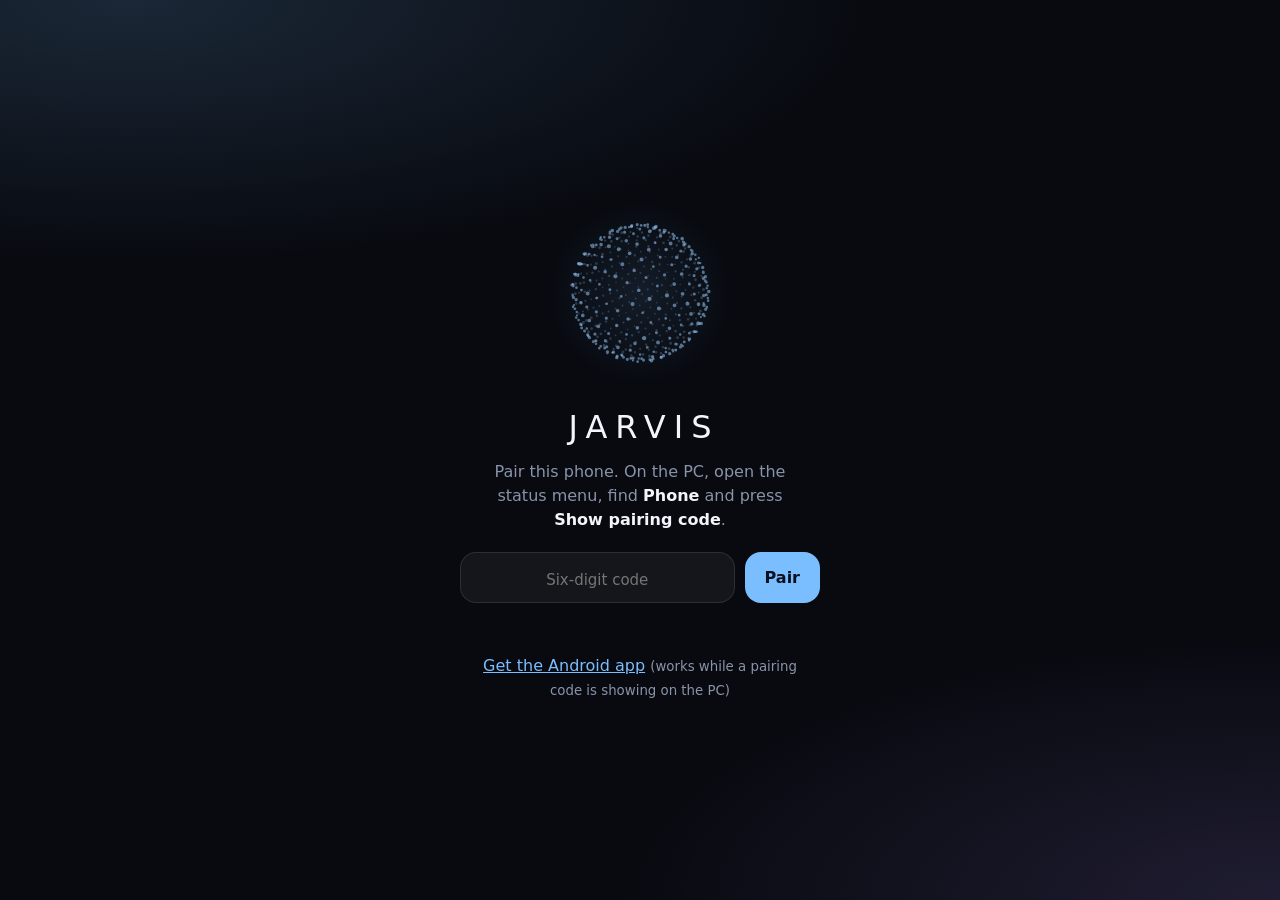
==== web/phone/phone.html @ 526c25cb "Reminder calls: ringtone at the ringer volume (only when the ringer is on and Do Not Disturb is off)" ====
<!doctype html>
<html lang="en">
<head>
  <meta charset="utf-8">
  <meta name="viewport" content="width=device-width, initial-scale=1, viewport-fit=cover">
  <meta name="theme-color" content="#080a10">
  <title>JARVIS</title>
  <link rel="stylesheet" href="phone.css">
</head>
<body>
  <main id="pair" hidden>
    <canvas class="orb-canvas big" id="pair-orb" aria-hidden="true"></canvas>
    <h1>JARVIS</h1>
    <p>Pair this phone. On the PC, open the status menu, find <b>Phone</b> and press <b>Show pairing code</b>.</p>
    <form id="pair-form" autocomplete="off">
      <input id="code" inputmode="numeric" pattern="[0-9]*" maxlength="6" placeholder="Six-digit code" aria-label="Pairing code">
      <button type="submit">Pair</button>
    </form>
    <p id="pair-msg" class="msg-error" role="alert"></p>
    <p><a id="get-app" href="/jarvis.apk">Get the Android app</a> <small>(works while a pairing code is showing on the PC)</small></p>
  </main>

  <div id="chat" hidden>
    <header id="bar">
      <div class="title"><b>JARVIS</b><span id="state">connecting…</span></div>
      <button id="menu-btn" class="icon" aria-label="Settings" aria-expanded="false">⋯</button>
    </header>
    <section id="stage" aria-label="JARVIS">
      <button type="button" id="orb" aria-label="Talk to JARVIS: tap to speak" title="Tap to talk">
        <canvas id="orb-canvas" aria-hidden="true"></canvas>
      </button>
      <p id="orb-label" aria-live="polite">Tap to talk</p>
    </section>
    <section id="menu" hidden aria-label="Settings">
      <header><b>Settings</b><button type="button" id="menu-close" class="icon" aria-label="Close settings">✕</button></header>

      <section class="set" id="set-answers">
        <h3>Answers</h3>
        <label class="row"><span><b>Read answers aloud</b><small>This phone speaks each answer.</small></span><input type="checkbox" class="switch" id="opt-read"></label>
        <label class="row"><span><b>Send when I stop talking</b><small>A spoken question is sent by itself.</small></span><input type="checkbox" class="switch" id="opt-auto" checked></label>
      </section>

      <section class="set" id="set-pc">
        <h3>On the PC</h3>
        <label class="row"><span><b>Show on the wall</b><small>Your questions and the answers pop up on the PC screen.</small></span><input type="checkbox" class="switch" id="opt-wall" checked></label>
        <label class="row"><span><b>Say answers on the PC speakers</b><small>The PC reads each answer out loud.</small></span><input type="checkbox" class="switch" id="opt-speak"></label>
      </section>

      <section class="set" id="set-alerts">
        <h3>Alerts and battery</h3>
        <label class="row" id="bg-row" hidden><span><b>Alerts when the app is closed</b><small>Keeps a small notification so alerts from your PC reach you.</small></span><input type="checkbox" class="switch" id="opt-bg"></label>
        <label class="row"><span><b>Keep the screen on</b><small>Uses battery. Helps alerts reach you while this page is open.</small></span><input type="checkbox" class="switch" id="opt-awake"></label>
      </section>

      <section class="set" id="set-rem">
        <h3>Reminders</h3>
        <button id="open-rem" type="button" class="action">Open reminders…</button>
        <p class="note">They ring on this phone even when the PC is off.</p>
        <label class="row" id="call-row" hidden><span><b>JARVIS calls you</b><small>A reminder rings like a call: answer and JARVIS says it out loud and listens. Follows silent mode and Do Not Disturb, never overrides them.</small></span><input type="checkbox" class="switch" id="opt-call"></label>
        <button id="call-allow" type="button" class="action" hidden>Allow the call screen on the lock screen…</button>
        <button id="call-overlay" type="button" class="action" hidden>Open the call screen even while I use the phone…</button>
      </section>

      <section class="set" id="keys-row" hidden>
        <h3>AI on this phone</h3>
        <p class="note" id="keys-text"></p>
        <button id="keys-copy" type="button" class="action" hidden>Copy AI keys from the PC</button>
        <button id="open-local" type="button" class="action" hidden>Use JARVIS without the PC</button>
        <button id="keys-clear" type="button" class="action" hidden>Remove AI keys</button>
      </section>

      <section class="set" id="set-app" hidden>
        <h3>App updates</h3>
        <label class="row"><span><b>Look for new versions</b><small>Asks GitHub (the project's releases page) once or twice a day. Nothing about you or your phone is sent.</small></span><input type="checkbox" class="switch" id="opt-upd" checked></label>
        <button id="upd-now" type="button" class="action">Check now</button>
        <p class="note" id="upd-ver"></p>
      </section>

      <section class="set" id="set-connection">
        <h3>Connection</h3>
        <button id="go-pc" type="button" class="action" hidden>Connect to the PC</button>
        <button id="change-pc" type="button" class="action" hidden>Change PC</button>
        <button id="forget" type="button" class="action danger">Forget this phone</button>
      </section>
    </section>
    <div id="pc-back" hidden><span>Your PC is reachable again.</span><button type="button" id="pc-switch">Switch to the full JARVIS</button></div>
    <section id="rem" hidden>
      <header><b>Reminders</b><button type="button" id="rem-close" class="icon" aria-label="Close">✕</button></header>
      <ul id="rem-list"></ul>
      <form id="rem-form" autocomplete="off">
        <input id="rem-text" type="text" maxlength="200" placeholder="Remind me to…" aria-label="Reminder text">
        <input id="rem-when" type="datetime-local" aria-label="When">
        <div class="quick"><button type="button" data-min="10">+10 min</button><button type="button" data-min="60">+1 hour</button><button type="button" data-tom="9">Tomorrow 9:00</button></div>
        <button type="submit" id="rem-add">Add reminder</button>
        <p id="rem-msg" class="msg-error" role="alert"></p>
      </form>
      <p class="hint">Reminders made here ring on this phone even when the PC is off, and sync with the PC when it is on.</p>
    </section>
    <div id="log" aria-live="polite"></div>
    <form id="composer">
      <textarea id="input" rows="1" placeholder="Or type to JARVIS…" autocomplete="off" enterkeyhint="send"></textarea>
      <button type="button" id="mic" class="icon" aria-label="Speak" title="Speak">
        <svg viewBox="0 0 24 24" width="22" height="22" fill="none" stroke="currentColor" stroke-width="1.8" stroke-linecap="round" stroke-linejoin="round" aria-hidden="true"><rect x="9" y="3" width="6" height="11" rx="3"/><path d="M5 11a7 7 0 0 0 14 0M12 18v3"/></svg>
      </button>
      <button type="submit" id="send">Send</button>
    </form>
    <p id="hint" hidden></p>
  </div>
  <script src="orb.js"></script>
  <script src="brain.js"></script>
  <script src="phone.js"></script>
</body>
</html>
---- web/phone/phone.css ----
:root {
  --bg: #080a10; --text: #d4dbe8; --white: #f2f5fb; --dim: #8993a9; --accent: 122, 190, 255; --accent2: 176, 142, 255;
  --line: rgba(255, 255, 255, 0.1); --surface: rgba(255, 255, 255, 0.05); --red: #ff7a85; --green: #6ee7b0;
  font-family: "Segoe UI Variable Text", "Segoe UI", Roboto, system-ui, sans-serif; color-scheme: dark;
}
* { box-sizing: border-box; }
html, body { margin: 0; height: 100%; background: var(--bg); color: var(--text); }
body {
  background: radial-gradient(ellipse 90% 45% at 10% 0%, rgba(var(--accent), 0.16), transparent 65%),
              radial-gradient(ellipse 80% 45% at 100% 100%, rgba(var(--accent2), 0.14), transparent 65%), var(--bg);
}
button, input, textarea { font: inherit; color: inherit; }
[hidden] { display: none !important; }

.orb-canvas { display: block; width: 100%; height: 100%; }
.orb-canvas.big { width: 190px; height: 190px; }
@keyframes breathe { 50% { box-shadow: 0 0 34px rgba(var(--accent), 0.8); } }

#pair { min-height: 100dvh; display: flex; flex-direction: column; align-items: center; justify-content: center; gap: 14px; padding: 24px 28px; text-align: center; }
#pair h1 { margin: 6px 0 0; font-weight: 250; letter-spacing: 8px; text-indent: 8px; color: var(--white); }
#pair p { margin: 0; max-width: 32ch; line-height: 1.5; color: var(--dim); }
#pair b { color: var(--white); font-weight: 600; }
#pair-form { display: flex; gap: 10px; width: min(360px, 100%); margin-top: 6px; }
#code { flex: 1; min-width: 0; text-align: center; letter-spacing: 6px; font-size: 22px; padding: 12px; }
#code::placeholder { letter-spacing: 0; font-size: 15px; }
.msg-error { color: var(--red) !important; min-height: 1.4em; }

#code, textarea { background: var(--surface); border: 1px solid var(--line); border-radius: 16px; outline: none; }
#code:focus, textarea:focus { border-color: rgba(var(--accent), 0.6); box-shadow: 0 0 0 3px rgba(var(--accent), 0.15); }
button { border: 0; cursor: pointer; }
#pair-form button, #send { background: rgb(var(--accent)); color: #0a1220; font-weight: 600; border-radius: 16px; padding: 0 20px; min-height: 46px; }
#send.stop { background: rgba(255, 122, 133, 0.18); color: #ffc2c8; border: 1px solid rgba(255, 122, 133, 0.5); }

#chat { height: 100dvh; display: flex; flex-direction: column; }
header { display: flex; align-items: center; gap: 12px; padding: max(12px, env(safe-area-inset-top)) 16px 12px; border-bottom: 1px solid var(--line); background: rgba(8, 10, 16, 0.6); backdrop-filter: blur(16px); }
/* the chat screen: a slim bar, JARVIS's orb big at the top, the conversation under it, and what you type at the bottom */
#bar { border-bottom: 0; background: none; backdrop-filter: none; padding-bottom: 0; }
#chat { --stage-h: clamp(120px, 30dvh, 300px); }
#chat.typing, body.typing #chat { --stage-h: clamp(92px, 16dvh, 140px); }                      /* the keyboard is up: the orb gives room to the conversation */
#stage { flex: none; display: flex; flex-direction: column; align-items: center; justify-content: flex-end; height: var(--stage-h); margin-top: -4px; }
#orb { flex: none; width: calc(var(--stage-h) - 24px); height: calc(var(--stage-h) - 24px); max-width: calc(100vw - 24px); max-height: calc(100vw - 24px);
  padding: 0; background: none; border: 0; border-radius: 50%; -webkit-tap-highlight-color: transparent; cursor: pointer; }
#orb canvas { display: block; width: 100%; height: 100%; }
#orb:focus-visible { outline: 2px solid rgba(var(--accent), 0.6); outline-offset: -8px; }
#orb-label { margin: 0; height: 24px; line-height: 24px; font-size: 13px; letter-spacing: 0.3px; color: var(--dim); text-align: center; min-height: 1.3em; transition: color 0.2s; }
#stage[data-state="listening"] #orb-label, #stage[data-state="ready"] #orb-label { color: rgb(var(--accent)); }
#stage[data-state="thinking"] #orb-label, #stage[data-state="speaking"] #orb-label { color: var(--white); }
.title { display: flex; flex-direction: column; flex: 1; min-width: 0; }
.title b { color: var(--white); letter-spacing: 3px; font-weight: 600; font-size: 15px; }
.title span { font-size: 12px; color: var(--dim); }
.title span.ok::before { content: "● "; color: var(--green); }
.title span.bad::before { content: "● "; color: var(--red); }
.icon { background: var(--surface); border: 1px solid var(--line); border-radius: 14px; width: 46px; min-height: 46px; font-size: 20px; flex: none; }
.icon.on { background: rgba(255, 122, 133, 0.2); border-color: rgba(255, 122, 133, 0.6); animation: breathe 1.2s ease-in-out infinite; }

#log { flex: 1; min-height: 0; overflow-y: auto; padding: 18px 14px 8px; display: flex; flex-direction: column; gap: 10px;
  -webkit-mask-image: linear-gradient(transparent, #000 18px); mask-image: linear-gradient(transparent, #000 18px); }      /* messages slide softly under the orb */
.m { max-width: 88%; line-height: 1.5; padding: 10px 14px; overflow-wrap: anywhere; white-space: pre-wrap; font-size: 16px; }
.m.user { align-self: flex-end; color: var(--white); border-radius: 18px 18px 5px 18px; background: linear-gradient(135deg, rgba(var(--accent), 0.24), rgba(var(--accent2), 0.22)); border: 1px solid rgba(var(--accent), 0.22); }
.m.bot { align-self: flex-start; color: var(--white); border-radius: 18px 18px 18px 5px; background: var(--surface); border: 1px solid var(--line); }
.m.note { align-self: center; max-width: 94%; font-size: 13px; color: var(--dim); padding: 4px 10px; text-align: center; }
.m.did { align-self: flex-start; font-size: 13px; color: rgb(var(--accent)); padding: 3px 12px; border: 1px solid var(--line); border-radius: 999px; }
.m.err { align-self: stretch; max-width: 100%; font-size: 14px; color: #ffc2c8; border-radius: 14px; border: 1px solid rgba(255, 122, 133, 0.4); background: rgba(255, 122, 133, 0.08); }
.m.alert { align-self: stretch; max-width: 100%; font-size: 15px; color: #1a1305; background: #ffc46b; border-radius: 14px; font-weight: 600; }
.dots::after { content: ""; animation: dots 1.2s steps(4) infinite; }
@keyframes dots { 0% { content: ""; } 25% { content: "."; } 50% { content: ".."; } 75% { content: "..."; } }

#composer { display: flex; gap: 8px; align-items: flex-end; padding: 8px 12px max(12px, env(safe-area-inset-bottom)); border-top: 1px solid var(--line); background: rgba(8, 10, 16, 0.7); }
#mic { display: grid; place-items: center; }
#input { flex: 1; min-width: 0; resize: none; max-height: 140px; min-height: 46px; padding: 12px 14px; font-size: 16px; line-height: 1.3; overflow-y: auto; scrollbar-width: none; }
#hint { margin: 0; padding: 0 16px 12px; font-size: 12px; color: var(--dim); line-height: 1.45; }

#rem { position: absolute; inset: 0; z-index: 5; padding: max(14px, env(safe-area-inset-top)) 16px 16px; overflow-y: auto; background: var(--bg); }
#rem > header { padding: 0 0 12px; background: none; border: 0; justify-content: space-between; backdrop-filter: none; }
#rem > header b { color: var(--white); font-size: 18px; }
#rem-list { list-style: none; margin: 0 0 16px; padding: 0; display: flex; flex-direction: column; gap: 8px; }
#rem-list li { display: flex; align-items: center; gap: 10px; padding: 10px 12px; border: 1px solid var(--line); border-radius: 14px; background: var(--surface); }
#rem-list .when { color: rgb(var(--accent)); font-size: 13px; }
#rem-list .what { flex: 1; min-width: 0; overflow-wrap: anywhere; color: var(--white); }
#rem-list button, #rem .quick button { background: var(--surface); color: var(--text); border: 1px solid var(--line); border-radius: 12px; min-height: 40px; padding: 0 12px; }
#rem-list .empty { color: var(--dim); border-style: dashed; justify-content: center; }
#rem-form { display: flex; flex-direction: column; gap: 10px; }
#rem-form input { padding: 12px 14px; font: inherit; font-size: 16px; color: var(--white); background: var(--surface); border: 1px solid var(--line); border-radius: 14px; outline: none; color-scheme: dark; }
#rem-form .quick { display: flex; flex-wrap: wrap; gap: 8px; }
#rem-add { background: rgb(var(--accent)); color: #0a1220; font-weight: 600; border-radius: 14px; min-height: 46px; }
#rem .hint { margin: 14px 0 0; font-size: 13px; color: var(--dim); line-height: 1.45; }
#pc-back { display: flex; align-items: center; justify-content: space-between; gap: 10px; margin: 8px 14px 0; padding: 10px 14px; border-radius: 14px; background: rgba(110, 231, 176, 0.12); border: 1px solid rgba(110, 231, 176, 0.4); color: var(--green); font-size: 14px; }
#pc-back button { background: var(--green); color: #07140f; border-radius: 10px; min-height: 38px; padding: 0 12px; font-weight: 600; }
#keys-row { display: flex; flex-direction: column; gap: 8px; font-size: 13px; color: var(--dim); }
#pair a { color: rgb(var(--accent)); }
#pair small { color: var(--dim); }

/* ---- settings: a full sheet with clear sections and switches ---- */
#menu { position: absolute; inset: 0; z-index: 6; overflow-y: auto; padding: 0 16px max(24px, env(safe-area-inset-bottom)); background: var(--bg); }
#menu > header { position: sticky; top: 0; z-index: 1; margin: 0 -16px 8px; padding: max(14px, env(safe-area-inset-top)) 16px 12px; justify-content: space-between; background: rgba(8, 10, 16, 0.92); }
#menu > header b { color: var(--white); font-size: 20px; font-weight: 600; }
.set { margin: 0 0 18px; padding: 4px 14px 6px; border: 1px solid var(--line); border-radius: 20px; background: var(--surface); }
.set h3 { margin: 12px 0 4px; font-size: 12px; font-weight: 600; letter-spacing: 1.4px; text-transform: uppercase; color: var(--dim); }
.row { display: flex; align-items: center; justify-content: space-between; gap: 14px; padding: 12px 0; cursor: pointer; }
.row:not([hidden]) + .row:not([hidden]) { border-top: 1px solid rgba(255, 255, 255, 0.06); }
.row[hidden] { display: none; }
.row > span { display: flex; flex-direction: column; gap: 2px; min-width: 0; }
.row b { font-weight: 500; font-size: 16px; color: var(--white); }
.row small { font-size: 13px; color: var(--dim); line-height: 1.35; }
.set .note { margin: 6px 0 10px; font-size: 13px; color: var(--dim); line-height: 1.45; }
.set .action { width: 100%; min-height: 46px; margin: 6px 0; background: rgba(255, 255, 255, 0.05); color: var(--text); border: 1px solid var(--line); border-radius: 14px; font-size: 15px; }
.set .action.danger { background: rgba(255, 122, 133, 0.1); color: #ffc2c8; border-color: rgba(255, 122, 133, 0.4); }
.set .action[hidden] { display: none; }
.set[hidden] { display: none; }

/* the switch (a checkbox that looks like a toggle) */
input.switch { appearance: none; -webkit-appearance: none; flex: none; width: 52px; height: 32px; margin: 0; border-radius: 999px; position: relative; cursor: pointer; background: rgba(255, 255, 255, 0.16); transition: background 0.2s; }
input.switch::after { content: ""; position: absolute; top: 4px; left: 4px; width: 24px; height: 24px; border-radius: 50%; background: #fff; box-shadow: 0 1px 3px rgba(0, 0, 0, 0.4); transition: transform 0.2s; }
input.switch:checked { background: rgb(var(--accent)); }
input.switch:checked::after { transform: translateX(20px); background: #0a1220; }
input.switch:focus-visible { outline: 2px solid rgba(var(--accent), 0.7); outline-offset: 2px; }
@media (prefers-reduced-motion: reduce) { input.switch, input.switch::after { transition: none; } }
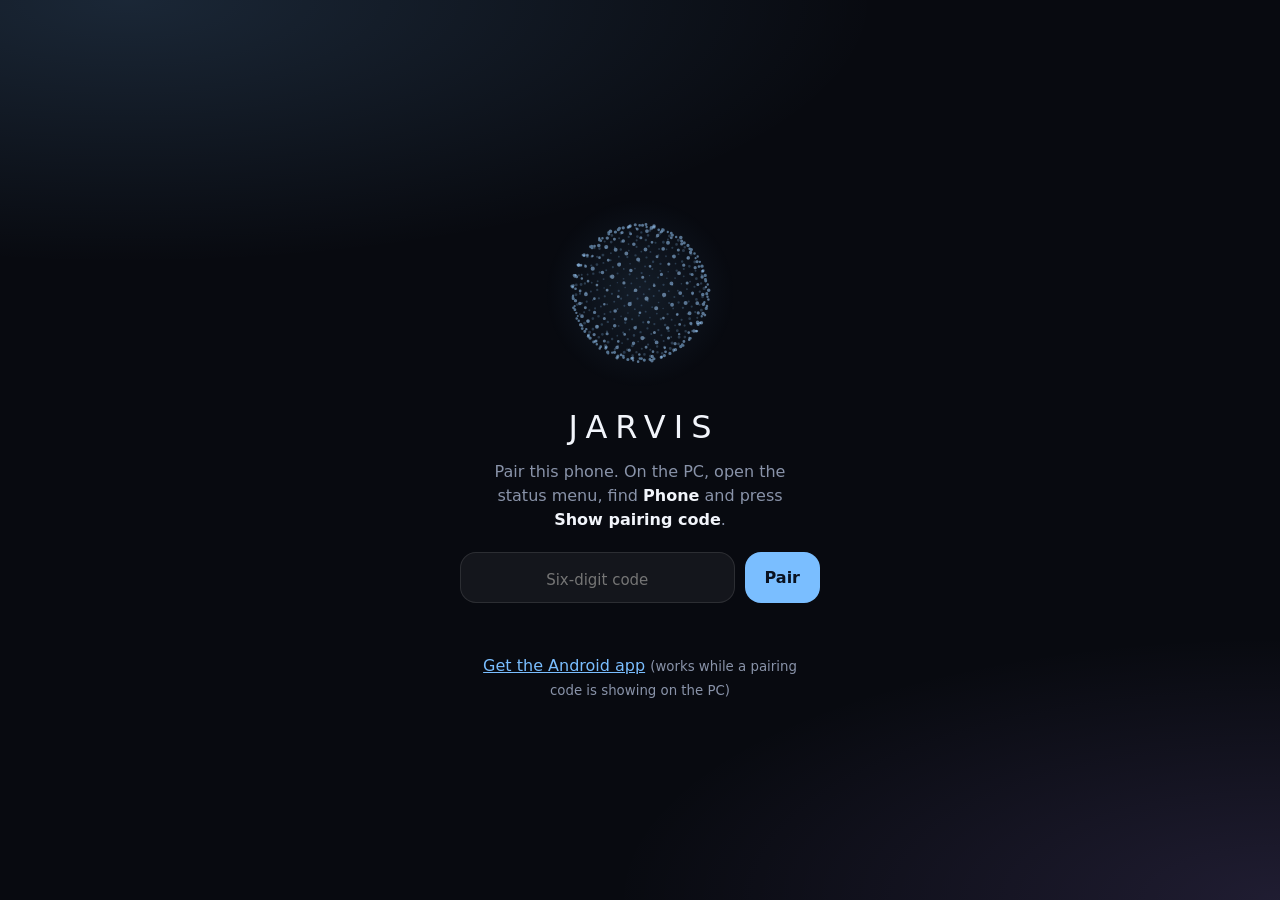
==== commit 35fd45f5: "Share to JARVIS, pictures on the wall, lighter orbs/polling, cheaper update checks (app 1.2.8) Co-Au" ====
--- a/web/phone/phone.html
+++ b/web/phone/phone.html
@@ -105,6 +105,21 @@
       <button type="submit" id="send">Send</button>
     </form>
     <p id="hint" hidden></p>
+    <div id="share" role="dialog" aria-modal="true" aria-labelledby="share-title" hidden>
+      <div class="sheet">
+        <h2 id="share-title">Shared with JARVIS</h2>
+        <img id="share-img" alt="The picture you shared" hidden>
+        <p id="share-text"></p>
+        <div class="choices">
+          <button type="button" id="share-ask" class="action">Ask JARVIS about it</button>
+          <button type="button" id="share-wall" class="action">Show it on the wall</button>
+          <button type="button" id="share-note" class="action">Add it to the board</button>
+          <button type="button" id="share-open" class="action">Open it on the PC</button>
+          <button type="button" id="share-cancel" class="action">Cancel</button>
+        </div>
+        <p id="share-msg" role="status"></p>
+      </div>
+    </div>
   </div>
   <script src="orb.js"></script>
   <script src="brain.js"></script>
--- a/web/phone/phone.css
+++ b/web/phone/phone.css
@@ -115,3 +115,16 @@
 input.switch:checked::after { transform: translateX(20px); background: #0a1220; }
 input.switch:focus-visible { outline: 2px solid rgba(var(--accent), 0.7); outline-offset: 2px; }
 @media (prefers-reduced-motion: reduce) { input.switch, input.switch::after { transition: none; } }
+
+/* the sheet that opens when something is shared to JARVIS from another app */
+#share { position: fixed; inset: 0; z-index: 30; display: flex; align-items: flex-end; background: rgba(0, 0, 0, 0.55); }
+#share[hidden] { display: none; }
+#share .sheet { width: 100%; max-height: 88dvh; overflow-y: auto; padding: 18px 16px max(18px, env(safe-area-inset-bottom)); background: #10141f; border-top: 1px solid var(--line); border-radius: 24px 24px 0 0; }
+#share h2 { margin: 0 0 10px; font-size: 17px; font-weight: 600; color: var(--white); }
+#share-img { display: block; max-width: 100%; max-height: 32dvh; margin: 0 auto 12px; border-radius: 14px; object-fit: contain; }
+#share-text { margin: 0 0 12px; max-height: 18dvh; overflow-y: auto; padding: 10px 12px; font-size: 14px; line-height: 1.45; color: var(--text); background: var(--surface); border: 1px solid var(--line); border-radius: 14px; overflow-wrap: anywhere; white-space: pre-wrap; }
+#share-text:empty { display: none; }
+#share .choices { display: grid; gap: 8px; }
+#share .action { width: 100%; min-height: 48px; background: rgba(255, 255, 255, 0.05); color: var(--text); border: 1px solid var(--line); border-radius: 14px; font-size: 15px; }
+#share .action[hidden] { display: none; }
+#share-msg { min-height: 1.3em; margin: 10px 0 0; font-size: 13px; color: var(--dim); text-align: center; }
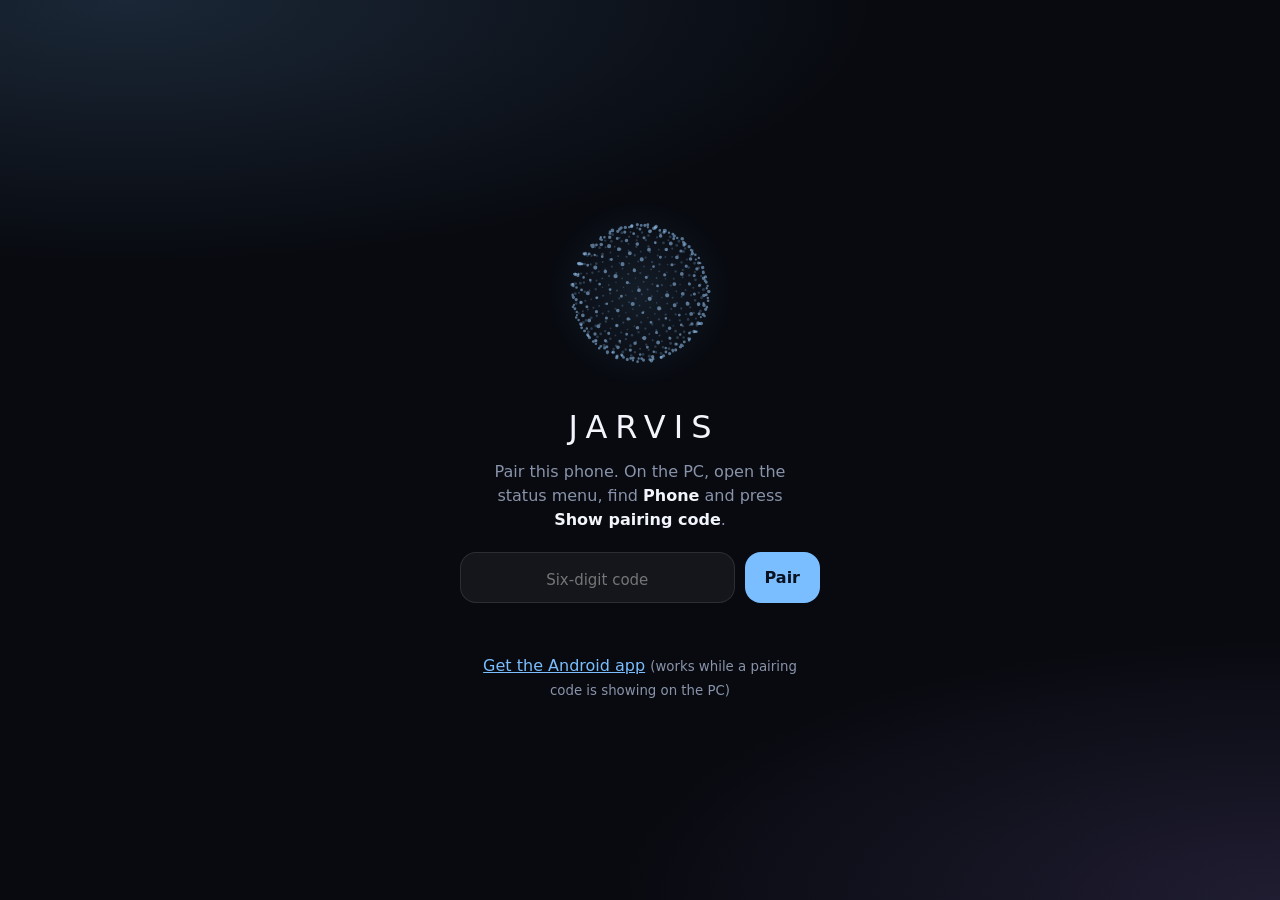
==== commit d5e42abc: "Phone as a remote (touchpad, slides, media) and find my phone (app 1.3.0) Co-Authored-By: Claude Son" ====
--- a/web/phone/phone.html
+++ b/web/phone/phone.html
@@ -44,11 +44,13 @@
         <h3>On the PC</h3>
         <label class="row"><span><b>Show on the wall</b><small>Your questions and the answers pop up on the PC screen.</small></span><input type="checkbox" class="switch" id="opt-wall" checked></label>
         <label class="row"><span><b>Say answers on the PC speakers</b><small>The PC reads each answer out loud.</small></span><input type="checkbox" class="switch" id="opt-speak"></label>
+        <button id="open-remote" type="button" class="action">Remote: touchpad, slides, music…</button>
       </section>
 
       <section class="set" id="set-alerts">
         <h3>Alerts and battery</h3>
         <label class="row" id="bg-row" hidden><span><b>Alerts when the app is closed</b><small>Keeps a small notification so alerts from your PC reach you.</small></span><input type="checkbox" class="switch" id="opt-bg"></label>
+        <label class="row" id="find-row" hidden><span><b>Let “find my phone” ring on silent</b><small>Off by default. When on, “Jarvis, find my phone” (or the button on the PC) rings at full volume even if this phone is silent or in Do Not Disturb. To find it while the app is closed, keep “Alerts when the app is closed” on.</small></span><input type="checkbox" class="switch" id="opt-find"></label>
         <label class="row"><span><b>Keep the screen on</b><small>Uses battery. Helps alerts reach you while this page is open.</small></span><input type="checkbox" class="switch" id="opt-awake"></label>
       </section>
 
@@ -96,6 +98,16 @@
       </form>
       <p class="hint">Reminders made here ring on this phone even when the PC is off, and sync with the PC when it is on.</p>
     </section>
+    <section id="remote" hidden aria-label="Remote">
+      <header><b>Remote</b><button type="button" id="remote-close" class="icon" aria-label="Close the remote">✕</button></header>
+      <p id="remote-state" role="status">Checking…</p>
+      <div id="pad" role="application" aria-label="Touchpad: drag to move the pointer, tap to click, tap with two fingers to right-click, drag with two fingers to scroll"><span>Touchpad</span><small>drag to move · tap to click · two fingers: scroll, tap to right-click</small></div>
+      <div class="rrow"><button type="button" data-click="left">Click</button><button type="button" data-click="right">Right-click</button></div>
+      <div class="rrow big"><button type="button" data-key="left" aria-label="Previous slide">◀</button><button type="button" data-key="right" aria-label="Next slide">▶</button></div>
+      <div class="rrow"><button type="button" data-key="f5">Start slides</button><button type="button" data-key="escape">Esc</button><button type="button" data-key="pageup">Page up</button><button type="button" data-key="pagedown">Page down</button></div>
+      <div class="rrow"><button type="button" data-media="prev" aria-label="Previous track">⏮</button><button type="button" data-media="playpause" aria-label="Play or pause">⏯</button><button type="button" data-media="next" aria-label="Next track">⏭</button></div>
+      <div class="rrow"><button type="button" data-media="voldown">Vol −</button><button type="button" data-media="mute">Mute</button><button type="button" data-media="volup">Vol +</button></div>
+    </section>
     <div id="log" aria-live="polite"></div>
     <form id="composer">
       <textarea id="input" rows="1" placeholder="Or type to JARVIS…" autocomplete="off" enterkeyhint="send"></textarea>
--- a/web/phone/phone.css
+++ b/web/phone/phone.css
@@ -128,3 +128,20 @@
 #share .action { width: 100%; min-height: 48px; background: rgba(255, 255, 255, 0.05); color: var(--text); border: 1px solid var(--line); border-radius: 14px; font-size: 15px; }
 #share .action[hidden] { display: none; }
 #share-msg { min-height: 1.3em; margin: 10px 0 0; font-size: 13px; color: var(--dim); text-align: center; }
+
+/* the remote: a touchpad and the keys of a slide clicker and a media remote */
+#remote { position: absolute; inset: 0; z-index: 5; display: flex; flex-direction: column; gap: 10px; padding: max(14px, env(safe-area-inset-top)) 16px max(16px, env(safe-area-inset-bottom)); background: var(--bg); }
+#remote[hidden] { display: none; }
+#remote > header { padding: 0; background: none; border: 0; justify-content: space-between; backdrop-filter: none; }
+#remote > header b { color: var(--white); font-size: 18px; }
+#remote-state { margin: 0; font-size: 13px; line-height: 1.4; color: var(--dim); }
+#remote-state.on { color: var(--green); }
+#remote-state.off { color: var(--red); }
+#pad { flex: 1; min-height: 160px; display: flex; flex-direction: column; align-items: center; justify-content: center; gap: 6px; border: 1px solid var(--line); border-radius: 22px; touch-action: none; user-select: none; -webkit-user-select: none; background: rgba(255, 255, 255, 0.04); color: var(--dim); text-align: center; }
+#pad span { font-size: 15px; letter-spacing: 3px; text-transform: uppercase; color: var(--text); }
+#pad small { font-size: 12px; padding: 0 14px; }
+#pad.live { border-color: rgba(var(--accent), 0.6); }
+.rrow { display: flex; gap: 8px; }
+.rrow button { flex: 1; min-height: 48px; padding: 0 6px; font-size: 14px; color: var(--text); background: var(--surface); border: 1px solid var(--line); border-radius: 14px; }
+.rrow button:active { background: rgba(var(--accent), 0.25); }
+.rrow.big button { min-height: 76px; font-size: 28px; }
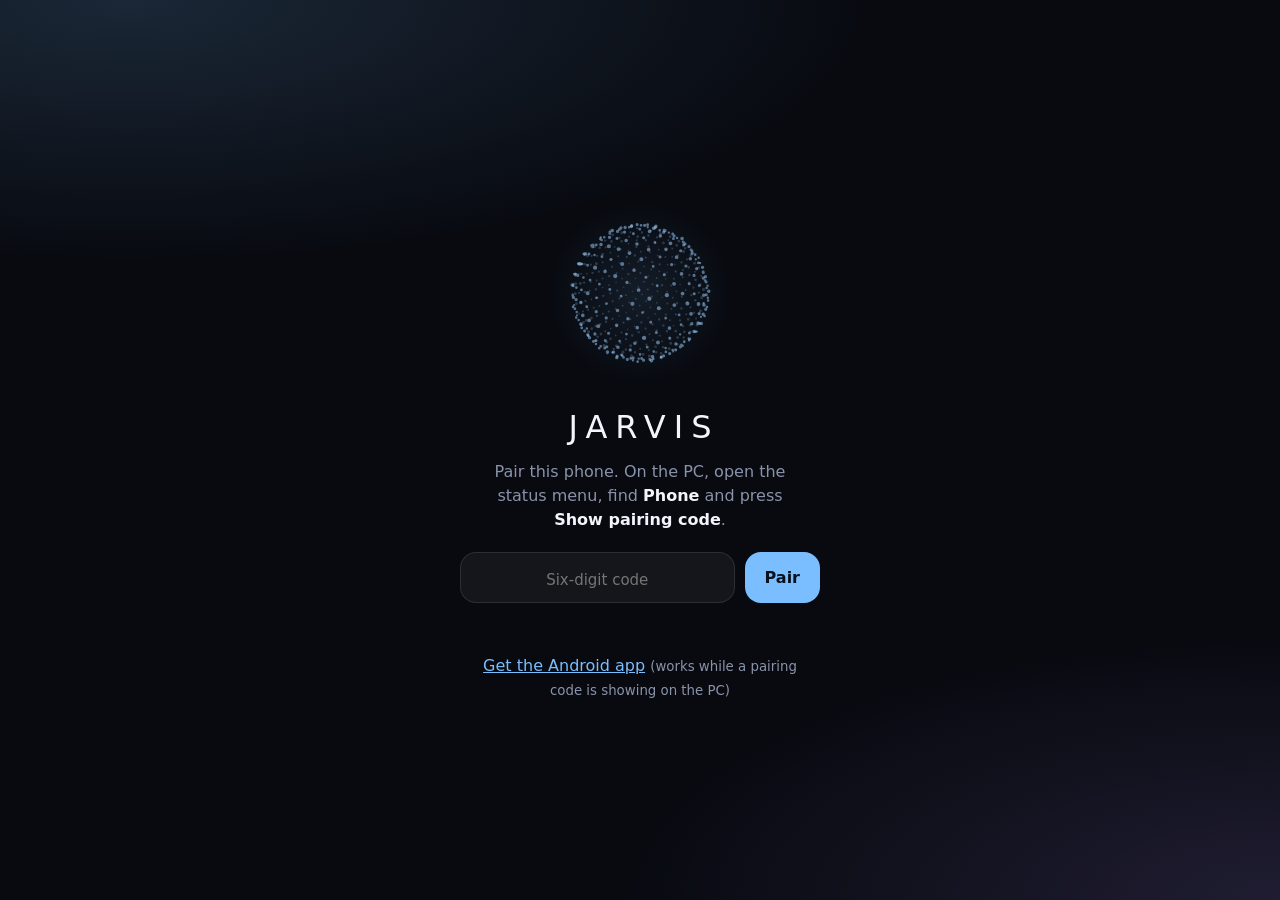
==== commit 8f4540fb: "File finder and routines (app 1.3.1) Co-Authored-By: Claude Sonnet 5.5 <noreply@anthropic.com>" ====
--- a/web/phone/phone.html
+++ b/web/phone/phone.html
@@ -45,6 +45,12 @@
         <label class="row"><span><b>Show on the wall</b><small>Your questions and the answers pop up on the PC screen.</small></span><input type="checkbox" class="switch" id="opt-wall" checked></label>
         <label class="row"><span><b>Say answers on the PC speakers</b><small>The PC reads each answer out loud.</small></span><input type="checkbox" class="switch" id="opt-speak"></label>
         <button id="open-remote" type="button" class="action">Remote: touchpad, slides, music…</button>
+      </section>
+
+      <section class="set" id="set-routines" hidden>
+        <h3>Routines</h3>
+        <div id="routine-buttons"></div>
+        <p class="note">Made on the PC (status menu, Routines). You can also say or type a routine's name.</p>
       </section>
 
       <section class="set" id="set-alerts">
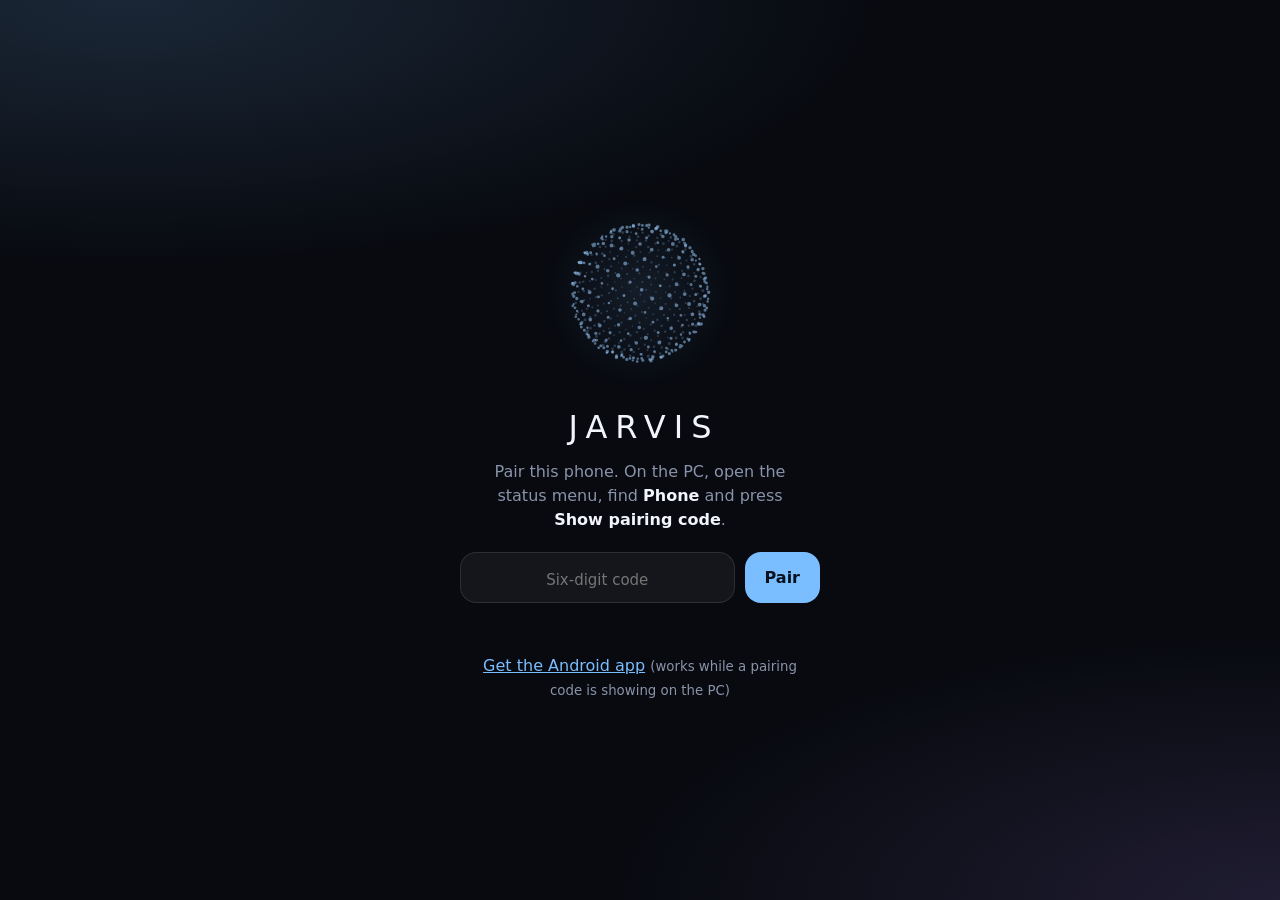
==== commit f8cd3108: "JARVIS sees (PC webcam, phone camera) and speaks first (calendar and mail heads-ups), version 1.4.0 " ====
--- a/web/phone/phone.html
+++ b/web/phone/phone.html
@@ -117,6 +117,9 @@
     <div id="log" aria-live="polite"></div>
     <form id="composer">
       <textarea id="input" rows="1" placeholder="Or type to JARVIS…" autocomplete="off" enterkeyhint="send"></textarea>
+      <button type="button" id="cam" class="icon" aria-label="Look: take a picture and ask JARVIS about it" title="Look" hidden>
+        <svg viewBox="0 0 24 24" width="22" height="22" fill="none" stroke="currentColor" stroke-width="1.8" stroke-linecap="round" stroke-linejoin="round" aria-hidden="true"><path d="M4 8h3l2-3h6l2 3h3v11H4z"/><circle cx="12" cy="13" r="3.4"/></svg>
+      </button>
       <button type="button" id="mic" class="icon" aria-label="Speak" title="Speak">
         <svg viewBox="0 0 24 24" width="22" height="22" fill="none" stroke="currentColor" stroke-width="1.8" stroke-linecap="round" stroke-linejoin="round" aria-hidden="true"><rect x="9" y="3" width="6" height="11" rx="3"/><path d="M5 11a7 7 0 0 0 14 0M12 18v3"/></svg>
       </button>
@@ -130,6 +133,9 @@
         <p id="share-text"></p>
         <div class="choices">
           <button type="button" id="share-ask" class="action">Ask JARVIS about it</button>
+          <input id="share-question" type="text" maxlength="300" placeholder="Ask about it: what is this?" autocomplete="off" aria-label="What to ask about the picture" hidden>
+          <button type="button" id="share-look" class="action">Ask JARVIS what it sees</button>
+          <p id="share-answer" role="status" hidden></p>
           <button type="button" id="share-wall" class="action">Show it on the wall</button>
           <button type="button" id="share-note" class="action">Add it to the board</button>
           <button type="button" id="share-open" class="action">Open it on the PC</button>
--- a/web/phone/phone.css
+++ b/web/phone/phone.css
@@ -145,3 +145,10 @@
 .rrow button { flex: 1; min-height: 48px; padding: 0 6px; font-size: 14px; color: var(--text); background: var(--surface); border: 1px solid var(--line); border-radius: 14px; }
 .rrow button:active { background: rgba(var(--accent), 0.25); }
 .rrow.big button { min-height: 76px; font-size: 28px; }
+
+/* the camera button and what JARVIS says about a picture */
+#cam { display: grid; place-items: center; }
+#cam[hidden] { display: none; }
+#share-question { width: 100%; padding: 12px 14px; font: inherit; font-size: 16px; color: var(--white); background: var(--surface); border: 1px solid var(--line); border-radius: 14px; outline: none; }
+#share-question[hidden], #share-answer[hidden] { display: none; }
+#share-answer { margin: 0; padding: 10px 12px; font-size: 15px; line-height: 1.45; color: var(--white); background: rgba(var(--accent), 0.1); border: 1px solid rgba(var(--accent), 0.4); border-radius: 14px; }
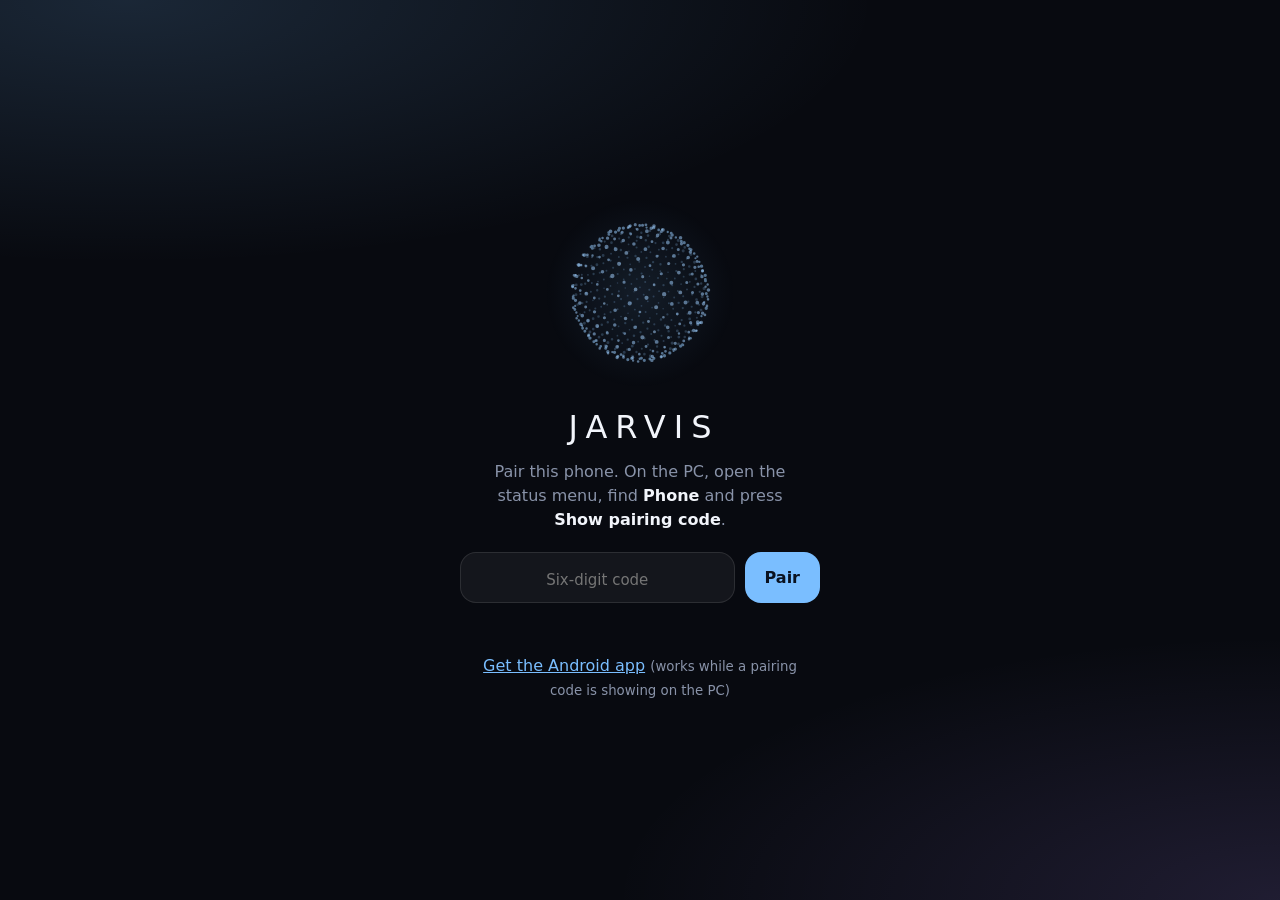
==== commit 38ba7418: "Privacy screen switches JARVIS off: microphone closes, code is typed in the phone app While the priv" ====
--- a/web/phone/phone.html
+++ b/web/phone/phone.html
@@ -45,6 +45,7 @@
         <label class="row"><span><b>Show on the wall</b><small>Your questions and the answers pop up on the PC screen.</small></span><input type="checkbox" class="switch" id="opt-wall" checked></label>
         <label class="row"><span><b>Say answers on the PC speakers</b><small>The PC reads each answer out loud.</small></span><input type="checkbox" class="switch" id="opt-speak"></label>
         <button id="open-remote" type="button" class="action">Remote: touchpad, slides, music…</button>
+        <button id="lock-now" type="button" class="action">Lock JARVIS (privacy screen)</button>
       </section>
 
       <section class="set" id="set-routines" hidden>
@@ -126,6 +127,16 @@
       <button type="submit" id="send">Send</button>
     </form>
     <p id="hint" hidden></p>
+    <div id="lock" role="dialog" aria-modal="true" aria-labelledby="lock-title" hidden>
+      <div class="lockbox">
+        <svg viewBox="0 0 24 24" width="44" height="44" fill="none" stroke="currentColor" stroke-width="1.4" stroke-linecap="round" stroke-linejoin="round" aria-hidden="true"><rect x="5" y="11" width="14" height="9" rx="2"/><path d="M8 11V8a4 4 0 0 1 8 0v3"/></svg>
+        <h2 id="lock-title">JARVIS is locked</h2>
+        <p id="lock-sub">The microphone is off. Enter the unlock code.</p>
+        <div id="lock-dots" aria-live="polite"></div>
+        <p id="lock-msg" role="alert"></p>
+        <div id="lock-keys"></div>
+      </div>
+    </div>
     <div id="share" role="dialog" aria-modal="true" aria-labelledby="share-title" hidden>
       <div class="sheet">
         <h2 id="share-title">Shared with JARVIS</h2>
--- a/web/phone/phone.css
+++ b/web/phone/phone.css
@@ -1,154 +1,166 @@
-:root {
-  --bg: #080a10; --text: #d4dbe8; --white: #f2f5fb; --dim: #8993a9; --accent: 122, 190, 255; --accent2: 176, 142, 255;
-  --line: rgba(255, 255, 255, 0.1); --surface: rgba(255, 255, 255, 0.05); --red: #ff7a85; --green: #6ee7b0;
-  font-family: "Segoe UI Variable Text", "Segoe UI", Roboto, system-ui, sans-serif; color-scheme: dark;
-}
-* { box-sizing: border-box; }
-html, body { margin: 0; height: 100%; background: var(--bg); color: var(--text); }
-body {
-  background: radial-gradient(ellipse 90% 45% at 10% 0%, rgba(var(--accent), 0.16), transparent 65%),
-              radial-gradient(ellipse 80% 45% at 100% 100%, rgba(var(--accent2), 0.14), transparent 65%), var(--bg);
-}
-button, input, textarea { font: inherit; color: inherit; }
-[hidden] { display: none !important; }
+:root {
+  --bg: #080a10; --text: #d4dbe8; --white: #f2f5fb; --dim: #8993a9; --accent: 122, 190, 255; --accent2: 176, 142, 255;
+  --line: rgba(255, 255, 255, 0.1); --surface: rgba(255, 255, 255, 0.05); --red: #ff7a85; --green: #6ee7b0;
+  font-family: "Segoe UI Variable Text", "Segoe UI", Roboto, system-ui, sans-serif; color-scheme: dark;
+}
+* { box-sizing: border-box; }
+html, body { margin: 0; height: 100%; background: var(--bg); color: var(--text); }
+body {
+  background: radial-gradient(ellipse 90% 45% at 10% 0%, rgba(var(--accent), 0.16), transparent 65%),
+              radial-gradient(ellipse 80% 45% at 100% 100%, rgba(var(--accent2), 0.14), transparent 65%), var(--bg);
+}
+button, input, textarea { font: inherit; color: inherit; }
+[hidden] { display: none !important; }
+
+.orb-canvas { display: block; width: 100%; height: 100%; }
+.orb-canvas.big { width: 190px; height: 190px; }
+@keyframes breathe { 50% { box-shadow: 0 0 34px rgba(var(--accent), 0.8); } }
+
+#pair { min-height: 100dvh; display: flex; flex-direction: column; align-items: center; justify-content: center; gap: 14px; padding: 24px 28px; text-align: center; }
+#pair h1 { margin: 6px 0 0; font-weight: 250; letter-spacing: 8px; text-indent: 8px; color: var(--white); }
+#pair p { margin: 0; max-width: 32ch; line-height: 1.5; color: var(--dim); }
+#pair b { color: var(--white); font-weight: 600; }
+#pair-form { display: flex; gap: 10px; width: min(360px, 100%); margin-top: 6px; }
+#code { flex: 1; min-width: 0; text-align: center; letter-spacing: 6px; font-size: 22px; padding: 12px; }
+#code::placeholder { letter-spacing: 0; font-size: 15px; }
+.msg-error { color: var(--red) !important; min-height: 1.4em; }
+
+#code, textarea { background: var(--surface); border: 1px solid var(--line); border-radius: 16px; outline: none; }
+#code:focus, textarea:focus { border-color: rgba(var(--accent), 0.6); box-shadow: 0 0 0 3px rgba(var(--accent), 0.15); }
+button { border: 0; cursor: pointer; }
+#pair-form button, #send { background: rgb(var(--accent)); color: #0a1220; font-weight: 600; border-radius: 16px; padding: 0 20px; min-height: 46px; }
+#send.stop { background: rgba(255, 122, 133, 0.18); color: #ffc2c8; border: 1px solid rgba(255, 122, 133, 0.5); }
+
+#chat { height: 100dvh; display: flex; flex-direction: column; }
+header { display: flex; align-items: center; gap: 12px; padding: max(12px, env(safe-area-inset-top)) 16px 12px; border-bottom: 1px solid var(--line); background: rgba(8, 10, 16, 0.6); backdrop-filter: blur(16px); }
+/* the chat screen: a slim bar, JARVIS's orb big at the top, the conversation under it, and what you type at the bottom */
+#bar { border-bottom: 0; background: none; backdrop-filter: none; padding-bottom: 0; }
+#chat { --stage-h: clamp(120px, 30dvh, 300px); }
+#chat.typing, body.typing #chat { --stage-h: clamp(92px, 16dvh, 140px); }                      /* the keyboard is up: the orb gives room to the conversation */
+#stage { flex: none; display: flex; flex-direction: column; align-items: center; justify-content: flex-end; height: var(--stage-h); margin-top: -4px; }
+#orb { flex: none; width: calc(var(--stage-h) - 24px); height: calc(var(--stage-h) - 24px); max-width: calc(100vw - 24px); max-height: calc(100vw - 24px);
+  padding: 0; background: none; border: 0; border-radius: 50%; -webkit-tap-highlight-color: transparent; cursor: pointer; }
+#orb canvas { display: block; width: 100%; height: 100%; }
+#orb:focus-visible { outline: 2px solid rgba(var(--accent), 0.6); outline-offset: -8px; }
+#orb-label { margin: 0; height: 24px; line-height: 24px; font-size: 13px; letter-spacing: 0.3px; color: var(--dim); text-align: center; min-height: 1.3em; transition: color 0.2s; }
+#stage[data-state="listening"] #orb-label, #stage[data-state="ready"] #orb-label { color: rgb(var(--accent)); }
+#stage[data-state="thinking"] #orb-label, #stage[data-state="speaking"] #orb-label { color: var(--white); }
+.title { display: flex; flex-direction: column; flex: 1; min-width: 0; }
+.title b { color: var(--white); letter-spacing: 3px; font-weight: 600; font-size: 15px; }
+.title span { font-size: 12px; color: var(--dim); }
+.title span.ok::before { content: "● "; color: var(--green); }
+.title span.bad::before { content: "● "; color: var(--red); }
+.icon { background: var(--surface); border: 1px solid var(--line); border-radius: 14px; width: 46px; min-height: 46px; font-size: 20px; flex: none; }
+.icon.on { background: rgba(255, 122, 133, 0.2); border-color: rgba(255, 122, 133, 0.6); animation: breathe 1.2s ease-in-out infinite; }
+
+#log { flex: 1; min-height: 0; overflow-y: auto; padding: 18px 14px 8px; display: flex; flex-direction: column; gap: 10px;
+  -webkit-mask-image: linear-gradient(transparent, #000 18px); mask-image: linear-gradient(transparent, #000 18px); }      /* messages slide softly under the orb */
+.m { max-width: 88%; line-height: 1.5; padding: 10px 14px; overflow-wrap: anywhere; white-space: pre-wrap; font-size: 16px; }
+.m.user { align-self: flex-end; color: var(--white); border-radius: 18px 18px 5px 18px; background: linear-gradient(135deg, rgba(var(--accent), 0.24), rgba(var(--accent2), 0.22)); border: 1px solid rgba(var(--accent), 0.22); }
+.m.bot { align-self: flex-start; color: var(--white); border-radius: 18px 18px 18px 5px; background: var(--surface); border: 1px solid var(--line); }
+.m.note { align-self: center; max-width: 94%; font-size: 13px; color: var(--dim); padding: 4px 10px; text-align: center; }
+.m.did { align-self: flex-start; font-size: 13px; color: rgb(var(--accent)); padding: 3px 12px; border: 1px solid var(--line); border-radius: 999px; }
+.m.err { align-self: stretch; max-width: 100%; font-size: 14px; color: #ffc2c8; border-radius: 14px; border: 1px solid rgba(255, 122, 133, 0.4); background: rgba(255, 122, 133, 0.08); }
+.m.alert { align-self: stretch; max-width: 100%; font-size: 15px; color: #1a1305; background: #ffc46b; border-radius: 14px; font-weight: 600; }
+.dots::after { content: ""; animation: dots 1.2s steps(4) infinite; }
+@keyframes dots { 0% { content: ""; } 25% { content: "."; } 50% { content: ".."; } 75% { content: "..."; } }
+
+#composer { display: flex; gap: 8px; align-items: flex-end; padding: 8px 12px max(12px, env(safe-area-inset-bottom)); border-top: 1px solid var(--line); background: rgba(8, 10, 16, 0.7); }
+#mic { display: grid; place-items: center; }
+#input { flex: 1; min-width: 0; resize: none; max-height: 140px; min-height: 46px; padding: 12px 14px; font-size: 16px; line-height: 1.3; overflow-y: auto; scrollbar-width: none; }
+#hint { margin: 0; padding: 0 16px 12px; font-size: 12px; color: var(--dim); line-height: 1.45; }
+
+#rem { position: absolute; inset: 0; z-index: 5; padding: max(14px, env(safe-area-inset-top)) 16px 16px; overflow-y: auto; background: var(--bg); }
+#rem > header { padding: 0 0 12px; background: none; border: 0; justify-content: space-between; backdrop-filter: none; }
+#rem > header b { color: var(--white); font-size: 18px; }
+#rem-list { list-style: none; margin: 0 0 16px; padding: 0; display: flex; flex-direction: column; gap: 8px; }
+#rem-list li { display: flex; align-items: center; gap: 10px; padding: 10px 12px; border: 1px solid var(--line); border-radius: 14px; background: var(--surface); }
+#rem-list .when { color: rgb(var(--accent)); font-size: 13px; }
+#rem-list .what { flex: 1; min-width: 0; overflow-wrap: anywhere; color: var(--white); }
+#rem-list button, #rem .quick button { background: var(--surface); color: var(--text); border: 1px solid var(--line); border-radius: 12px; min-height: 40px; padding: 0 12px; }
+#rem-list .empty { color: var(--dim); border-style: dashed; justify-content: center; }
+#rem-form { display: flex; flex-direction: column; gap: 10px; }
+#rem-form input { padding: 12px 14px; font: inherit; font-size: 16px; color: var(--white); background: var(--surface); border: 1px solid var(--line); border-radius: 14px; outline: none; color-scheme: dark; }
+#rem-form .quick { display: flex; flex-wrap: wrap; gap: 8px; }
+#rem-add { background: rgb(var(--accent)); color: #0a1220; font-weight: 600; border-radius: 14px; min-height: 46px; }
+#rem .hint { margin: 14px 0 0; font-size: 13px; color: var(--dim); line-height: 1.45; }
+#pc-back { display: flex; align-items: center; justify-content: space-between; gap: 10px; margin: 8px 14px 0; padding: 10px 14px; border-radius: 14px; background: rgba(110, 231, 176, 0.12); border: 1px solid rgba(110, 231, 176, 0.4); color: var(--green); font-size: 14px; }
+#pc-back button { background: var(--green); color: #07140f; border-radius: 10px; min-height: 38px; padding: 0 12px; font-weight: 600; }
+#keys-row { display: flex; flex-direction: column; gap: 8px; font-size: 13px; color: var(--dim); }
+#pair a { color: rgb(var(--accent)); }
+#pair small { color: var(--dim); }
+
+/* ---- settings: a full sheet with clear sections and switches ---- */
+#menu { position: absolute; inset: 0; z-index: 6; overflow-y: auto; padding: 0 16px max(24px, env(safe-area-inset-bottom)); background: var(--bg); }
+#menu > header { position: sticky; top: 0; z-index: 1; margin: 0 -16px 8px; padding: max(14px, env(safe-area-inset-top)) 16px 12px; justify-content: space-between; background: rgba(8, 10, 16, 0.92); }
+#menu > header b { color: var(--white); font-size: 20px; font-weight: 600; }
+.set { margin: 0 0 18px; padding: 4px 14px 6px; border: 1px solid var(--line); border-radius: 20px; background: var(--surface); }
+.set h3 { margin: 12px 0 4px; font-size: 12px; font-weight: 600; letter-spacing: 1.4px; text-transform: uppercase; color: var(--dim); }
+.row { display: flex; align-items: center; justify-content: space-between; gap: 14px; padding: 12px 0; cursor: pointer; }
+.row:not([hidden]) + .row:not([hidden]) { border-top: 1px solid rgba(255, 255, 255, 0.06); }
+.row[hidden] { display: none; }
+.row > span { display: flex; flex-direction: column; gap: 2px; min-width: 0; }
+.row b { font-weight: 500; font-size: 16px; color: var(--white); }
+.row small { font-size: 13px; color: var(--dim); line-height: 1.35; }
+.set .note { margin: 6px 0 10px; font-size: 13px; color: var(--dim); line-height: 1.45; }
+.set .action { width: 100%; min-height: 46px; margin: 6px 0; background: rgba(255, 255, 255, 0.05); color: var(--text); border: 1px solid var(--line); border-radius: 14px; font-size: 15px; }
+.set .action.danger { background: rgba(255, 122, 133, 0.1); color: #ffc2c8; border-color: rgba(255, 122, 133, 0.4); }
+.set .action[hidden] { display: none; }
+.set[hidden] { display: none; }
+
+/* the switch (a checkbox that looks like a toggle) */
+input.switch { appearance: none; -webkit-appearance: none; flex: none; width: 52px; height: 32px; margin: 0; border-radius: 999px; position: relative; cursor: pointer; background: rgba(255, 255, 255, 0.16); transition: background 0.2s; }
+input.switch::after { content: ""; position: absolute; top: 4px; left: 4px; width: 24px; height: 24px; border-radius: 50%; background: #fff; box-shadow: 0 1px 3px rgba(0, 0, 0, 0.4); transition: transform 0.2s; }
+input.switch:checked { background: rgb(var(--accent)); }
+input.switch:checked::after { transform: translateX(20px); background: #0a1220; }
+input.switch:focus-visible { outline: 2px solid rgba(var(--accent), 0.7); outline-offset: 2px; }
+@media (prefers-reduced-motion: reduce) { input.switch, input.switch::after { transition: none; } }
+
+/* the sheet that opens when something is shared to JARVIS from another app */
+#share { position: fixed; inset: 0; z-index: 30; display: flex; align-items: flex-end; background: rgba(0, 0, 0, 0.55); }
+#share[hidden] { display: none; }
+#share .sheet { width: 100%; max-height: 88dvh; overflow-y: auto; padding: 18px 16px max(18px, env(safe-area-inset-bottom)); background: #10141f; border-top: 1px solid var(--line); border-radius: 24px 24px 0 0; }
+#share h2 { margin: 0 0 10px; font-size: 17px; font-weight: 600; color: var(--white); }
+#share-img { display: block; max-width: 100%; max-height: 32dvh; margin: 0 auto 12px; border-radius: 14px; object-fit: contain; }
+#share-text { margin: 0 0 12px; max-height: 18dvh; overflow-y: auto; padding: 10px 12px; font-size: 14px; line-height: 1.45; color: var(--text); background: var(--surface); border: 1px solid var(--line); border-radius: 14px; overflow-wrap: anywhere; white-space: pre-wrap; }
+#share-text:empty { display: none; }
+#share .choices { display: grid; gap: 8px; }
+#share .action { width: 100%; min-height: 48px; background: rgba(255, 255, 255, 0.05); color: var(--text); border: 1px solid var(--line); border-radius: 14px; font-size: 15px; }
+#share .action[hidden] { display: none; }
+#share-msg { min-height: 1.3em; margin: 10px 0 0; font-size: 13px; color: var(--dim); text-align: center; }
+
+/* the remote: a touchpad and the keys of a slide clicker and a media remote */
+#remote { position: absolute; inset: 0; z-index: 5; display: flex; flex-direction: column; gap: 10px; padding: max(14px, env(safe-area-inset-top)) 16px max(16px, env(safe-area-inset-bottom)); background: var(--bg); }
+#remote[hidden] { display: none; }
+#remote > header { padding: 0; background: none; border: 0; justify-content: space-between; backdrop-filter: none; }
+#remote > header b { color: var(--white); font-size: 18px; }
+#remote-state { margin: 0; font-size: 13px; line-height: 1.4; color: var(--dim); }
+#remote-state.on { color: var(--green); }
+#remote-state.off { color: var(--red); }
+#pad { flex: 1; min-height: 160px; display: flex; flex-direction: column; align-items: center; justify-content: center; gap: 6px; border: 1px solid var(--line); border-radius: 22px; touch-action: none; user-select: none; -webkit-user-select: none; background: rgba(255, 255, 255, 0.04); color: var(--dim); text-align: center; }
+#pad span { font-size: 15px; letter-spacing: 3px; text-transform: uppercase; color: var(--text); }
+#pad small { font-size: 12px; padding: 0 14px; }
+#pad.live { border-color: rgba(var(--accent), 0.6); }
+.rrow { display: flex; gap: 8px; }
+.rrow button { flex: 1; min-height: 48px; padding: 0 6px; font-size: 14px; color: var(--text); background: var(--surface); border: 1px solid var(--line); border-radius: 14px; }
+.rrow button:active { background: rgba(var(--accent), 0.25); }
+.rrow.big button { min-height: 76px; font-size: 28px; }
+
+/* the camera button and what JARVIS says about a picture */
+#cam { display: grid; place-items: center; }
+#cam[hidden] { display: none; }
+#share-question { width: 100%; padding: 12px 14px; font: inherit; font-size: 16px; color: var(--white); background: var(--surface); border: 1px solid var(--line); border-radius: 14px; outline: none; }
+#share-question[hidden], #share-answer[hidden] { display: none; }
+#share-answer { margin: 0; padding: 10px 12px; font-size: 15px; line-height: 1.45; color: var(--white); background: rgba(var(--accent), 0.1); border: 1px solid rgba(var(--accent), 0.4); border-radius: 14px; }
 
-.orb-canvas { display: block; width: 100%; height: 100%; }
-.orb-canvas.big { width: 190px; height: 190px; }
-@keyframes breathe { 50% { box-shadow: 0 0 34px rgba(var(--accent), 0.8); } }
-
-#pair { min-height: 100dvh; display: flex; flex-direction: column; align-items: center; justify-content: center; gap: 14px; padding: 24px 28px; text-align: center; }
-#pair h1 { margin: 6px 0 0; font-weight: 250; letter-spacing: 8px; text-indent: 8px; color: var(--white); }
-#pair p { margin: 0; max-width: 32ch; line-height: 1.5; color: var(--dim); }
-#pair b { color: var(--white); font-weight: 600; }
-#pair-form { display: flex; gap: 10px; width: min(360px, 100%); margin-top: 6px; }
-#code { flex: 1; min-width: 0; text-align: center; letter-spacing: 6px; font-size: 22px; padding: 12px; }
-#code::placeholder { letter-spacing: 0; font-size: 15px; }
-.msg-error { color: var(--red) !important; min-height: 1.4em; }
-
-#code, textarea { background: var(--surface); border: 1px solid var(--line); border-radius: 16px; outline: none; }
-#code:focus, textarea:focus { border-color: rgba(var(--accent), 0.6); box-shadow: 0 0 0 3px rgba(var(--accent), 0.15); }
-button { border: 0; cursor: pointer; }
-#pair-form button, #send { background: rgb(var(--accent)); color: #0a1220; font-weight: 600; border-radius: 16px; padding: 0 20px; min-height: 46px; }
-#send.stop { background: rgba(255, 122, 133, 0.18); color: #ffc2c8; border: 1px solid rgba(255, 122, 133, 0.5); }
-
-#chat { height: 100dvh; display: flex; flex-direction: column; }
-header { display: flex; align-items: center; gap: 12px; padding: max(12px, env(safe-area-inset-top)) 16px 12px; border-bottom: 1px solid var(--line); background: rgba(8, 10, 16, 0.6); backdrop-filter: blur(16px); }
-/* the chat screen: a slim bar, JARVIS's orb big at the top, the conversation under it, and what you type at the bottom */
-#bar { border-bottom: 0; background: none; backdrop-filter: none; padding-bottom: 0; }
-#chat { --stage-h: clamp(120px, 30dvh, 300px); }
-#chat.typing, body.typing #chat { --stage-h: clamp(92px, 16dvh, 140px); }                      /* the keyboard is up: the orb gives room to the conversation */
-#stage { flex: none; display: flex; flex-direction: column; align-items: center; justify-content: flex-end; height: var(--stage-h); margin-top: -4px; }
-#orb { flex: none; width: calc(var(--stage-h) - 24px); height: calc(var(--stage-h) - 24px); max-width: calc(100vw - 24px); max-height: calc(100vw - 24px);
-  padding: 0; background: none; border: 0; border-radius: 50%; -webkit-tap-highlight-color: transparent; cursor: pointer; }
-#orb canvas { display: block; width: 100%; height: 100%; }
-#orb:focus-visible { outline: 2px solid rgba(var(--accent), 0.6); outline-offset: -8px; }
-#orb-label { margin: 0; height: 24px; line-height: 24px; font-size: 13px; letter-spacing: 0.3px; color: var(--dim); text-align: center; min-height: 1.3em; transition: color 0.2s; }
-#stage[data-state="listening"] #orb-label, #stage[data-state="ready"] #orb-label { color: rgb(var(--accent)); }
-#stage[data-state="thinking"] #orb-label, #stage[data-state="speaking"] #orb-label { color: var(--white); }
-.title { display: flex; flex-direction: column; flex: 1; min-width: 0; }
-.title b { color: var(--white); letter-spacing: 3px; font-weight: 600; font-size: 15px; }
-.title span { font-size: 12px; color: var(--dim); }
-.title span.ok::before { content: "● "; color: var(--green); }
-.title span.bad::before { content: "● "; color: var(--red); }
-.icon { background: var(--surface); border: 1px solid var(--line); border-radius: 14px; width: 46px; min-height: 46px; font-size: 20px; flex: none; }
-.icon.on { background: rgba(255, 122, 133, 0.2); border-color: rgba(255, 122, 133, 0.6); animation: breathe 1.2s ease-in-out infinite; }
-
-#log { flex: 1; min-height: 0; overflow-y: auto; padding: 18px 14px 8px; display: flex; flex-direction: column; gap: 10px;
-  -webkit-mask-image: linear-gradient(transparent, #000 18px); mask-image: linear-gradient(transparent, #000 18px); }      /* messages slide softly under the orb */
-.m { max-width: 88%; line-height: 1.5; padding: 10px 14px; overflow-wrap: anywhere; white-space: pre-wrap; font-size: 16px; }
-.m.user { align-self: flex-end; color: var(--white); border-radius: 18px 18px 5px 18px; background: linear-gradient(135deg, rgba(var(--accent), 0.24), rgba(var(--accent2), 0.22)); border: 1px solid rgba(var(--accent), 0.22); }
-.m.bot { align-self: flex-start; color: var(--white); border-radius: 18px 18px 18px 5px; background: var(--surface); border: 1px solid var(--line); }
-.m.note { align-self: center; max-width: 94%; font-size: 13px; color: var(--dim); padding: 4px 10px; text-align: center; }
-.m.did { align-self: flex-start; font-size: 13px; color: rgb(var(--accent)); padding: 3px 12px; border: 1px solid var(--line); border-radius: 999px; }
-.m.err { align-self: stretch; max-width: 100%; font-size: 14px; color: #ffc2c8; border-radius: 14px; border: 1px solid rgba(255, 122, 133, 0.4); background: rgba(255, 122, 133, 0.08); }
-.m.alert { align-self: stretch; max-width: 100%; font-size: 15px; color: #1a1305; background: #ffc46b; border-radius: 14px; font-weight: 600; }
-.dots::after { content: ""; animation: dots 1.2s steps(4) infinite; }
-@keyframes dots { 0% { content: ""; } 25% { content: "."; } 50% { content: ".."; } 75% { content: "..."; } }
-
-#composer { display: flex; gap: 8px; align-items: flex-end; padding: 8px 12px max(12px, env(safe-area-inset-bottom)); border-top: 1px solid var(--line); background: rgba(8, 10, 16, 0.7); }
-#mic { display: grid; place-items: center; }
-#input { flex: 1; min-width: 0; resize: none; max-height: 140px; min-height: 46px; padding: 12px 14px; font-size: 16px; line-height: 1.3; overflow-y: auto; scrollbar-width: none; }
-#hint { margin: 0; padding: 0 16px 12px; font-size: 12px; color: var(--dim); line-height: 1.45; }
-
-#rem { position: absolute; inset: 0; z-index: 5; padding: max(14px, env(safe-area-inset-top)) 16px 16px; overflow-y: auto; background: var(--bg); }
-#rem > header { padding: 0 0 12px; background: none; border: 0; justify-content: space-between; backdrop-filter: none; }
-#rem > header b { color: var(--white); font-size: 18px; }
-#rem-list { list-style: none; margin: 0 0 16px; padding: 0; display: flex; flex-direction: column; gap: 8px; }
-#rem-list li { display: flex; align-items: center; gap: 10px; padding: 10px 12px; border: 1px solid var(--line); border-radius: 14px; background: var(--surface); }
-#rem-list .when { color: rgb(var(--accent)); font-size: 13px; }
-#rem-list .what { flex: 1; min-width: 0; overflow-wrap: anywhere; color: var(--white); }
-#rem-list button, #rem .quick button { background: var(--surface); color: var(--text); border: 1px solid var(--line); border-radius: 12px; min-height: 40px; padding: 0 12px; }
-#rem-list .empty { color: var(--dim); border-style: dashed; justify-content: center; }
-#rem-form { display: flex; flex-direction: column; gap: 10px; }
-#rem-form input { padding: 12px 14px; font: inherit; font-size: 16px; color: var(--white); background: var(--surface); border: 1px solid var(--line); border-radius: 14px; outline: none; color-scheme: dark; }
-#rem-form .quick { display: flex; flex-wrap: wrap; gap: 8px; }
-#rem-add { background: rgb(var(--accent)); color: #0a1220; font-weight: 600; border-radius: 14px; min-height: 46px; }
-#rem .hint { margin: 14px 0 0; font-size: 13px; color: var(--dim); line-height: 1.45; }
-#pc-back { display: flex; align-items: center; justify-content: space-between; gap: 10px; margin: 8px 14px 0; padding: 10px 14px; border-radius: 14px; background: rgba(110, 231, 176, 0.12); border: 1px solid rgba(110, 231, 176, 0.4); color: var(--green); font-size: 14px; }
-#pc-back button { background: var(--green); color: #07140f; border-radius: 10px; min-height: 38px; padding: 0 12px; font-weight: 600; }
-#keys-row { display: flex; flex-direction: column; gap: 8px; font-size: 13px; color: var(--dim); }
-#pair a { color: rgb(var(--accent)); }
-#pair small { color: var(--dim); }
-
-/* ---- settings: a full sheet with clear sections and switches ---- */
-#menu { position: absolute; inset: 0; z-index: 6; overflow-y: auto; padding: 0 16px max(24px, env(safe-area-inset-bottom)); background: var(--bg); }
-#menu > header { position: sticky; top: 0; z-index: 1; margin: 0 -16px 8px; padding: max(14px, env(safe-area-inset-top)) 16px 12px; justify-content: space-between; background: rgba(8, 10, 16, 0.92); }
-#menu > header b { color: var(--white); font-size: 20px; font-weight: 600; }
-.set { margin: 0 0 18px; padding: 4px 14px 6px; border: 1px solid var(--line); border-radius: 20px; background: var(--surface); }
-.set h3 { margin: 12px 0 4px; font-size: 12px; font-weight: 600; letter-spacing: 1.4px; text-transform: uppercase; color: var(--dim); }
-.row { display: flex; align-items: center; justify-content: space-between; gap: 14px; padding: 12px 0; cursor: pointer; }
-.row:not([hidden]) + .row:not([hidden]) { border-top: 1px solid rgba(255, 255, 255, 0.06); }
-.row[hidden] { display: none; }
-.row > span { display: flex; flex-direction: column; gap: 2px; min-width: 0; }
-.row b { font-weight: 500; font-size: 16px; color: var(--white); }
-.row small { font-size: 13px; color: var(--dim); line-height: 1.35; }
-.set .note { margin: 6px 0 10px; font-size: 13px; color: var(--dim); line-height: 1.45; }
-.set .action { width: 100%; min-height: 46px; margin: 6px 0; background: rgba(255, 255, 255, 0.05); color: var(--text); border: 1px solid var(--line); border-radius: 14px; font-size: 15px; }
-.set .action.danger { background: rgba(255, 122, 133, 0.1); color: #ffc2c8; border-color: rgba(255, 122, 133, 0.4); }
-.set .action[hidden] { display: none; }
-.set[hidden] { display: none; }
-
-/* the switch (a checkbox that looks like a toggle) */
-input.switch { appearance: none; -webkit-appearance: none; flex: none; width: 52px; height: 32px; margin: 0; border-radius: 999px; position: relative; cursor: pointer; background: rgba(255, 255, 255, 0.16); transition: background 0.2s; }
-input.switch::after { content: ""; position: absolute; top: 4px; left: 4px; width: 24px; height: 24px; border-radius: 50%; background: #fff; box-shadow: 0 1px 3px rgba(0, 0, 0, 0.4); transition: transform 0.2s; }
-input.switch:checked { background: rgb(var(--accent)); }
-input.switch:checked::after { transform: translateX(20px); background: #0a1220; }
-input.switch:focus-visible { outline: 2px solid rgba(var(--accent), 0.7); outline-offset: 2px; }
-@media (prefers-reduced-motion: reduce) { input.switch, input.switch::after { transition: none; } }
-
-/* the sheet that opens when something is shared to JARVIS from another app */
-#share { position: fixed; inset: 0; z-index: 30; display: flex; align-items: flex-end; background: rgba(0, 0, 0, 0.55); }
-#share[hidden] { display: none; }
-#share .sheet { width: 100%; max-height: 88dvh; overflow-y: auto; padding: 18px 16px max(18px, env(safe-area-inset-bottom)); background: #10141f; border-top: 1px solid var(--line); border-radius: 24px 24px 0 0; }
-#share h2 { margin: 0 0 10px; font-size: 17px; font-weight: 600; color: var(--white); }
-#share-img { display: block; max-width: 100%; max-height: 32dvh; margin: 0 auto 12px; border-radius: 14px; object-fit: contain; }
-#share-text { margin: 0 0 12px; max-height: 18dvh; overflow-y: auto; padding: 10px 12px; font-size: 14px; line-height: 1.45; color: var(--text); background: var(--surface); border: 1px solid var(--line); border-radius: 14px; overflow-wrap: anywhere; white-space: pre-wrap; }
-#share-text:empty { display: none; }
-#share .choices { display: grid; gap: 8px; }
-#share .action { width: 100%; min-height: 48px; background: rgba(255, 255, 255, 0.05); color: var(--text); border: 1px solid var(--line); border-radius: 14px; font-size: 15px; }
-#share .action[hidden] { display: none; }
-#share-msg { min-height: 1.3em; margin: 10px 0 0; font-size: 13px; color: var(--dim); text-align: center; }
-
-/* the remote: a touchpad and the keys of a slide clicker and a media remote */
-#remote { position: absolute; inset: 0; z-index: 5; display: flex; flex-direction: column; gap: 10px; padding: max(14px, env(safe-area-inset-top)) 16px max(16px, env(safe-area-inset-bottom)); background: var(--bg); }
-#remote[hidden] { display: none; }
-#remote > header { padding: 0; background: none; border: 0; justify-content: space-between; backdrop-filter: none; }
-#remote > header b { color: var(--white); font-size: 18px; }
-#remote-state { margin: 0; font-size: 13px; line-height: 1.4; color: var(--dim); }
-#remote-state.on { color: var(--green); }
-#remote-state.off { color: var(--red); }
-#pad { flex: 1; min-height: 160px; display: flex; flex-direction: column; align-items: center; justify-content: center; gap: 6px; border: 1px solid var(--line); border-radius: 22px; touch-action: none; user-select: none; -webkit-user-select: none; background: rgba(255, 255, 255, 0.04); color: var(--dim); text-align: center; }
-#pad span { font-size: 15px; letter-spacing: 3px; text-transform: uppercase; color: var(--text); }
-#pad small { font-size: 12px; padding: 0 14px; }
-#pad.live { border-color: rgba(var(--accent), 0.6); }
-.rrow { display: flex; gap: 8px; }
-.rrow button { flex: 1; min-height: 48px; padding: 0 6px; font-size: 14px; color: var(--text); background: var(--surface); border: 1px solid var(--line); border-radius: 14px; }
-.rrow button:active { background: rgba(var(--accent), 0.25); }
-.rrow.big button { min-height: 76px; font-size: 28px; }
-
-/* the camera button and what JARVIS says about a picture */
-#cam { display: grid; place-items: center; }
-#cam[hidden] { display: none; }
-#share-question { width: 100%; padding: 12px 14px; font: inherit; font-size: 16px; color: var(--white); background: var(--surface); border: 1px solid var(--line); border-radius: 14px; outline: none; }
-#share-question[hidden], #share-answer[hidden] { display: none; }
-#share-answer { margin: 0; padding: 10px 12px; font-size: 15px; line-height: 1.45; color: var(--white); background: rgba(var(--accent), 0.1); border: 1px solid rgba(var(--accent), 0.4); border-radius: 14px; }
+/* the lock screen: JARVIS's privacy screen is on and the code is typed here */
+#lock { position: fixed; inset: 0; z-index: 50; display: grid; place-items: center; padding: 20px; background: #05070c; }
+#lock .lockbox { width: min(340px, 100%); display: flex; flex-direction: column; align-items: center; gap: 10px; text-align: center; color: var(--dim); }
+#lock h2 { margin: 4px 0 0; font-size: 20px; color: var(--white); }
+#lock p { margin: 0; font-size: 14px; }
+#lock-dots { min-height: 28px; font-size: 22px; letter-spacing: 8px; color: var(--white); }
+#lock-msg { min-height: 1.4em; color: var(--red); }
+#lock-keys { display: grid; grid-template-columns: repeat(3, 1fr); gap: 10px; width: 100%; margin-top: 4px; }
+#lock-keys button { height: 58px; font-size: 22px; color: var(--white); background: var(--surface); border: 1px solid var(--line); border-radius: 16px; }
+#lock-keys button:active { background: rgba(var(--accent), 0.25); }
+#lock-keys button.ok { background: rgba(var(--accent), 0.3); border-color: rgba(var(--accent), 0.6); font-size: 16px; }
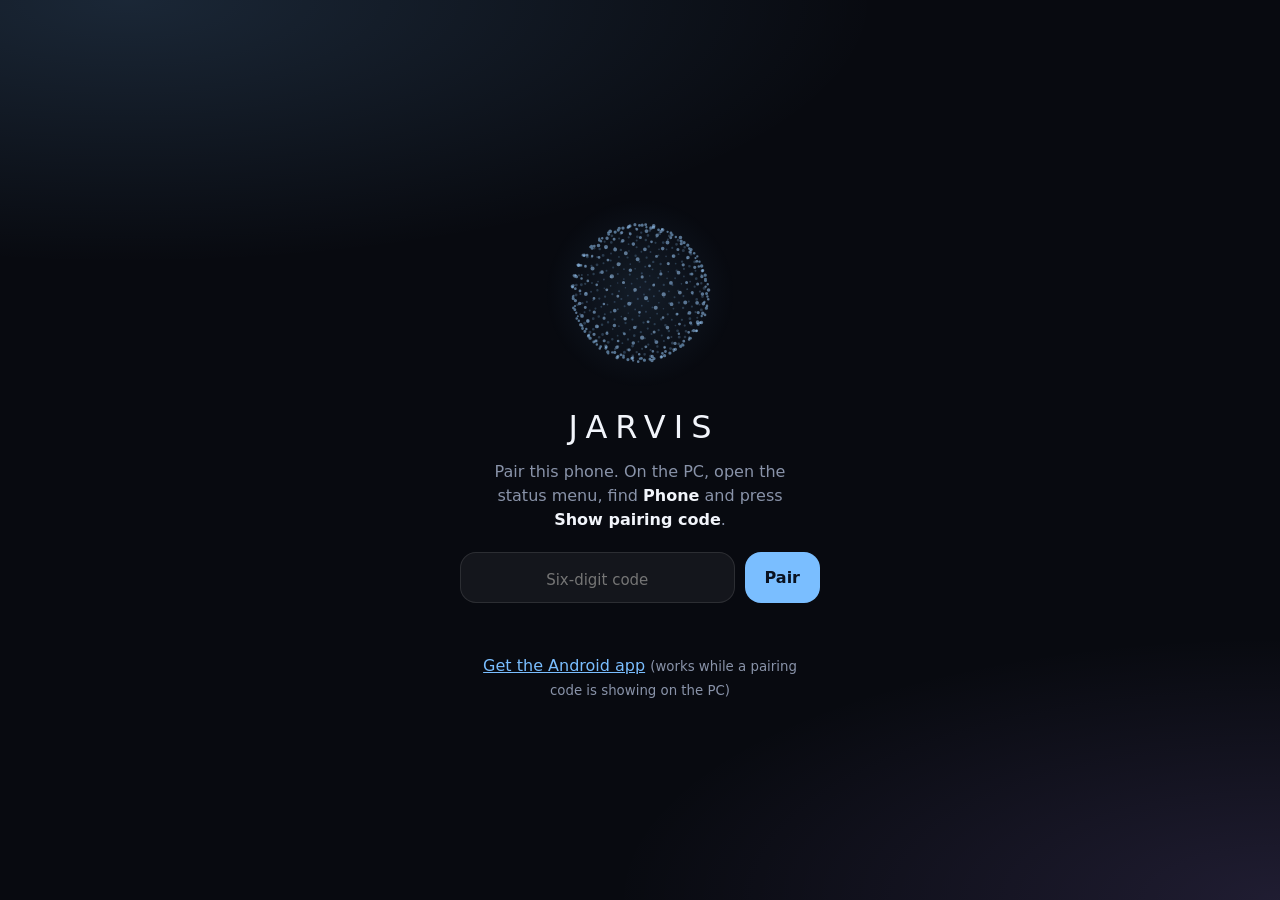
==== commit b4eda60b: "Several named whiteboards: switch from the menu, a name tag, voice, keys or the phone Each board has" ====
--- a/web/phone/phone.html
+++ b/web/phone/phone.html
@@ -44,6 +44,7 @@
         <h3>On the PC</h3>
         <label class="row"><span><b>Show on the wall</b><small>Your questions and the answers pop up on the PC screen.</small></span><input type="checkbox" class="switch" id="opt-wall" checked></label>
         <label class="row"><span><b>Say answers on the PC speakers</b><small>The PC reads each answer out loud.</small></span><input type="checkbox" class="switch" id="opt-speak"></label>
+        <label class="row" id="board-row" hidden><span><b>Whiteboard on the wall</b><small id="board-note">Choose which whiteboard the wall shows.</small></span><select id="opt-board" aria-label="Whiteboard on the wall"></select></label>
         <button id="open-remote" type="button" class="action">Remote: touchpad, slides, music…</button>
         <button id="lock-now" type="button" class="action">Lock JARVIS (privacy screen)</button>
       </section>
--- a/web/phone/phone.css
+++ b/web/phone/phone.css
@@ -152,15 +152,18 @@
 #share-question { width: 100%; padding: 12px 14px; font: inherit; font-size: 16px; color: var(--white); background: var(--surface); border: 1px solid var(--line); border-radius: 14px; outline: none; }
 #share-question[hidden], #share-answer[hidden] { display: none; }
 #share-answer { margin: 0; padding: 10px 12px; font-size: 15px; line-height: 1.45; color: var(--white); background: rgba(var(--accent), 0.1); border: 1px solid rgba(var(--accent), 0.4); border-radius: 14px; }
+
+/* the lock screen: JARVIS's privacy screen is on and the code is typed here */
+#lock { position: fixed; inset: 0; z-index: 50; display: grid; place-items: center; padding: 20px; background: #05070c; }
+#lock .lockbox { width: min(340px, 100%); display: flex; flex-direction: column; align-items: center; gap: 10px; text-align: center; color: var(--dim); }
+#lock h2 { margin: 4px 0 0; font-size: 20px; color: var(--white); }
+#lock p { margin: 0; font-size: 14px; }
+#lock-dots { min-height: 28px; font-size: 22px; letter-spacing: 8px; color: var(--white); }
+#lock-msg { min-height: 1.4em; color: var(--red); }
+#lock-keys { display: grid; grid-template-columns: repeat(3, 1fr); gap: 10px; width: 100%; margin-top: 4px; }
+#lock-keys button { height: 58px; font-size: 22px; color: var(--white); background: var(--surface); border: 1px solid var(--line); border-radius: 16px; }
+#lock-keys button:active { background: rgba(var(--accent), 0.25); }
+#lock-keys button.ok { background: rgba(var(--accent), 0.3); border-color: rgba(var(--accent), 0.6); font-size: 16px; }
 
-/* the lock screen: JARVIS's privacy screen is on and the code is typed here */
-#lock { position: fixed; inset: 0; z-index: 50; display: grid; place-items: center; padding: 20px; background: #05070c; }
-#lock .lockbox { width: min(340px, 100%); display: flex; flex-direction: column; align-items: center; gap: 10px; text-align: center; color: var(--dim); }
-#lock h2 { margin: 4px 0 0; font-size: 20px; color: var(--white); }
-#lock p { margin: 0; font-size: 14px; }
-#lock-dots { min-height: 28px; font-size: 22px; letter-spacing: 8px; color: var(--white); }
-#lock-msg { min-height: 1.4em; color: var(--red); }
-#lock-keys { display: grid; grid-template-columns: repeat(3, 1fr); gap: 10px; width: 100%; margin-top: 4px; }
-#lock-keys button { height: 58px; font-size: 22px; color: var(--white); background: var(--surface); border: 1px solid var(--line); border-radius: 16px; }
-#lock-keys button:active { background: rgba(var(--accent), 0.25); }
-#lock-keys button.ok { background: rgba(var(--accent), 0.3); border-color: rgba(var(--accent), 0.6); font-size: 16px; }
+/* which whiteboard the wall shows */
+#opt-board { max-width: 46%; height: 40px; padding: 0 10px; font-size: 16px; color: var(--white); background: var(--surface); border: 1px solid var(--line); border-radius: 12px; }
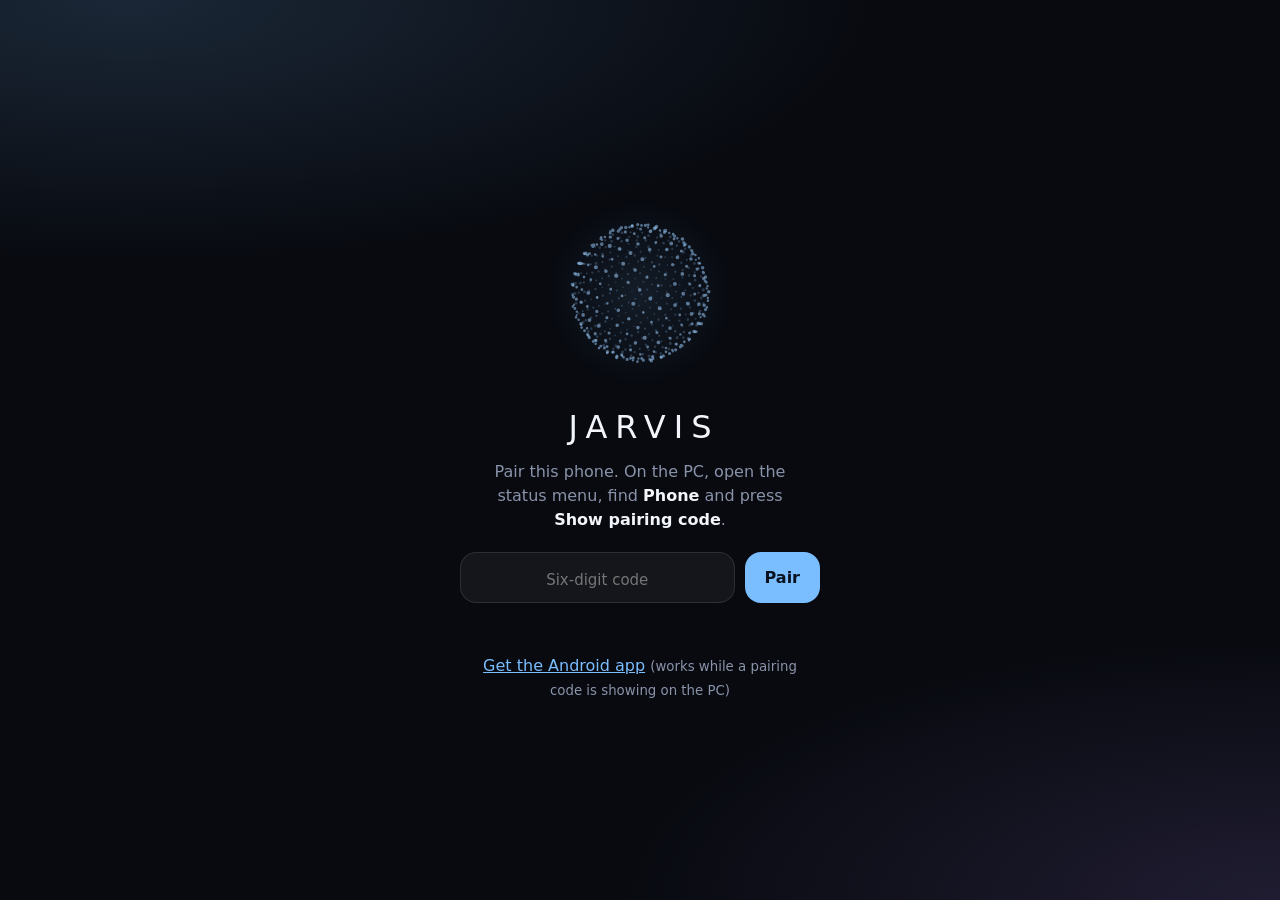
==== commit 88ec6843: "Live camera on the wall: this PC's webcam or the phone's camera, version 1.5.0 A Camera card shows t" ====
--- a/web/phone/phone.html
+++ b/web/phone/phone.html
@@ -46,6 +46,8 @@
         <label class="row"><span><b>Say answers on the PC speakers</b><small>The PC reads each answer out loud.</small></span><input type="checkbox" class="switch" id="opt-speak"></label>
         <label class="row" id="board-row" hidden><span><b>Whiteboard on the wall</b><small id="board-note">Choose which whiteboard the wall shows.</small></span><select id="opt-board" aria-label="Whiteboard on the wall"></select></label>
         <button id="open-remote" type="button" class="action">Remote: touchpad, slides, music…</button>
+        <button id="live-start" type="button" class="action">Show my camera on the wall</button>
+        <p id="live-note" class="note" role="status"></p>
         <button id="lock-now" type="button" class="action">Lock JARVIS (privacy screen)</button>
       </section>
 
@@ -128,6 +130,12 @@
       <button type="submit" id="send">Send</button>
     </form>
     <p id="hint" hidden></p>
+    <div id="live-bar" role="status" hidden>
+      <video id="live-video" muted playsinline aria-hidden="true"></video>
+      <span><b>Your camera is on the wall</b><small>Nothing is recorded.</small></span>
+      <button type="button" id="live-flip" aria-label="Switch between the front and back camera">Flip</button>
+      <button type="button" id="live-stop" class="danger">Stop</button>
+    </div>
     <div id="lock" role="dialog" aria-modal="true" aria-labelledby="lock-title" hidden>
       <div class="lockbox">
         <svg viewBox="0 0 24 24" width="44" height="44" fill="none" stroke="currentColor" stroke-width="1.4" stroke-linecap="round" stroke-linejoin="round" aria-hidden="true"><rect x="5" y="11" width="14" height="9" rx="2"/><path d="M8 11V8a4 4 0 0 1 8 0v3"/></svg>
--- a/web/phone/phone.css
+++ b/web/phone/phone.css
@@ -167,3 +167,12 @@
 
 /* which whiteboard the wall shows */
 #opt-board { max-width: 46%; height: 40px; padding: 0 10px; font-size: 16px; color: var(--white); background: var(--surface); border: 1px solid var(--line); border-radius: 12px; }
+
+/* the live camera: a bar that is on screen the whole time the camera is on the wall */
+#live-bar { position: fixed; left: 8px; right: 8px; top: max(8px, env(safe-area-inset-top)); z-index: 45; display: flex; align-items: center; gap: 10px; padding: 8px 10px; background: rgba(8, 10, 16, 0.94); border: 1px solid rgba(var(--accent), 0.55); border-radius: 18px; box-shadow: 0 6px 24px rgba(0, 0, 0, 0.5); }
+#live-bar[hidden] { display: none; }
+#live-video { width: 72px; height: 44px; object-fit: cover; border-radius: 8px; background: #000; }
+#live-bar span { flex: 1; min-width: 0; display: flex; flex-direction: column; font-size: 14px; color: var(--white); }
+#live-bar small { color: var(--dim); font-size: 12px; }
+#live-bar button { height: 40px; padding: 0 14px; font-size: 15px; color: var(--white); background: var(--surface); border: 1px solid var(--line); border-radius: 12px; }
+#live-bar button.danger { color: #ff9c9c; border-color: rgba(255, 156, 156, 0.45); }
